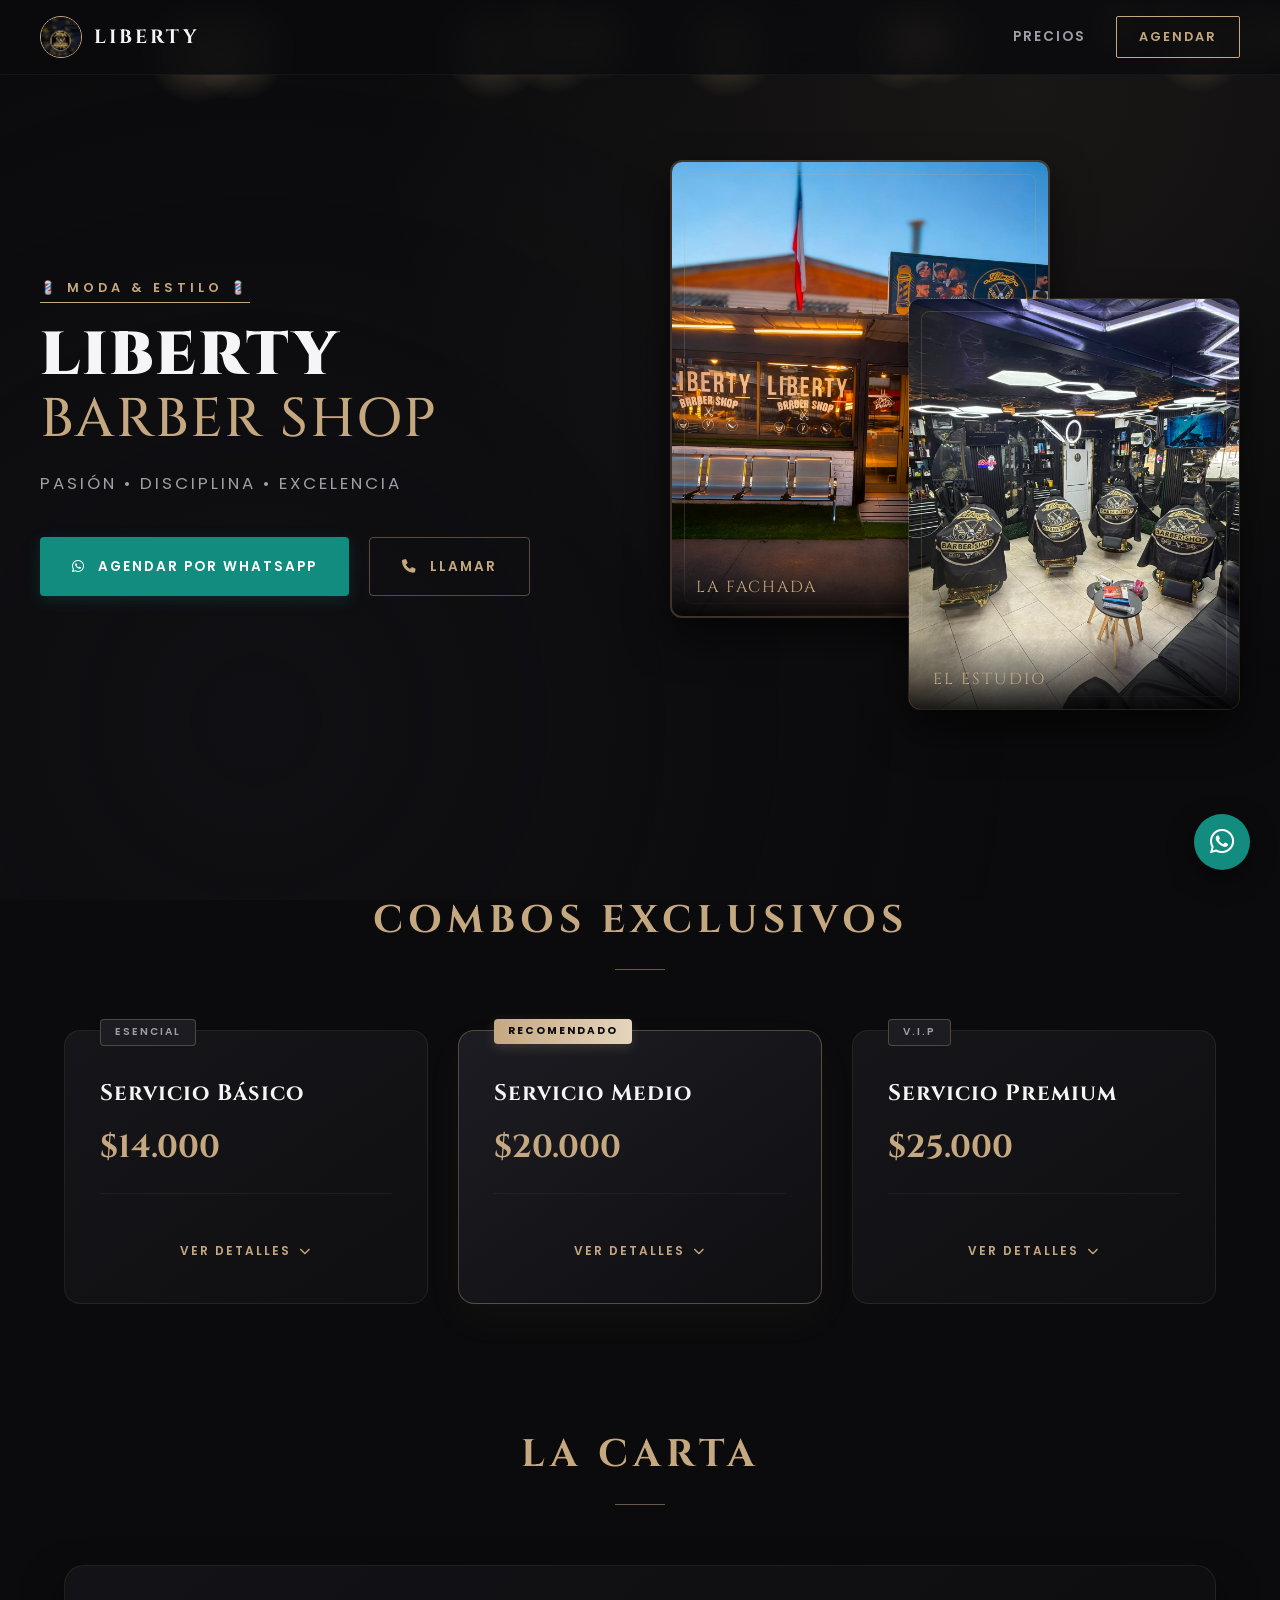
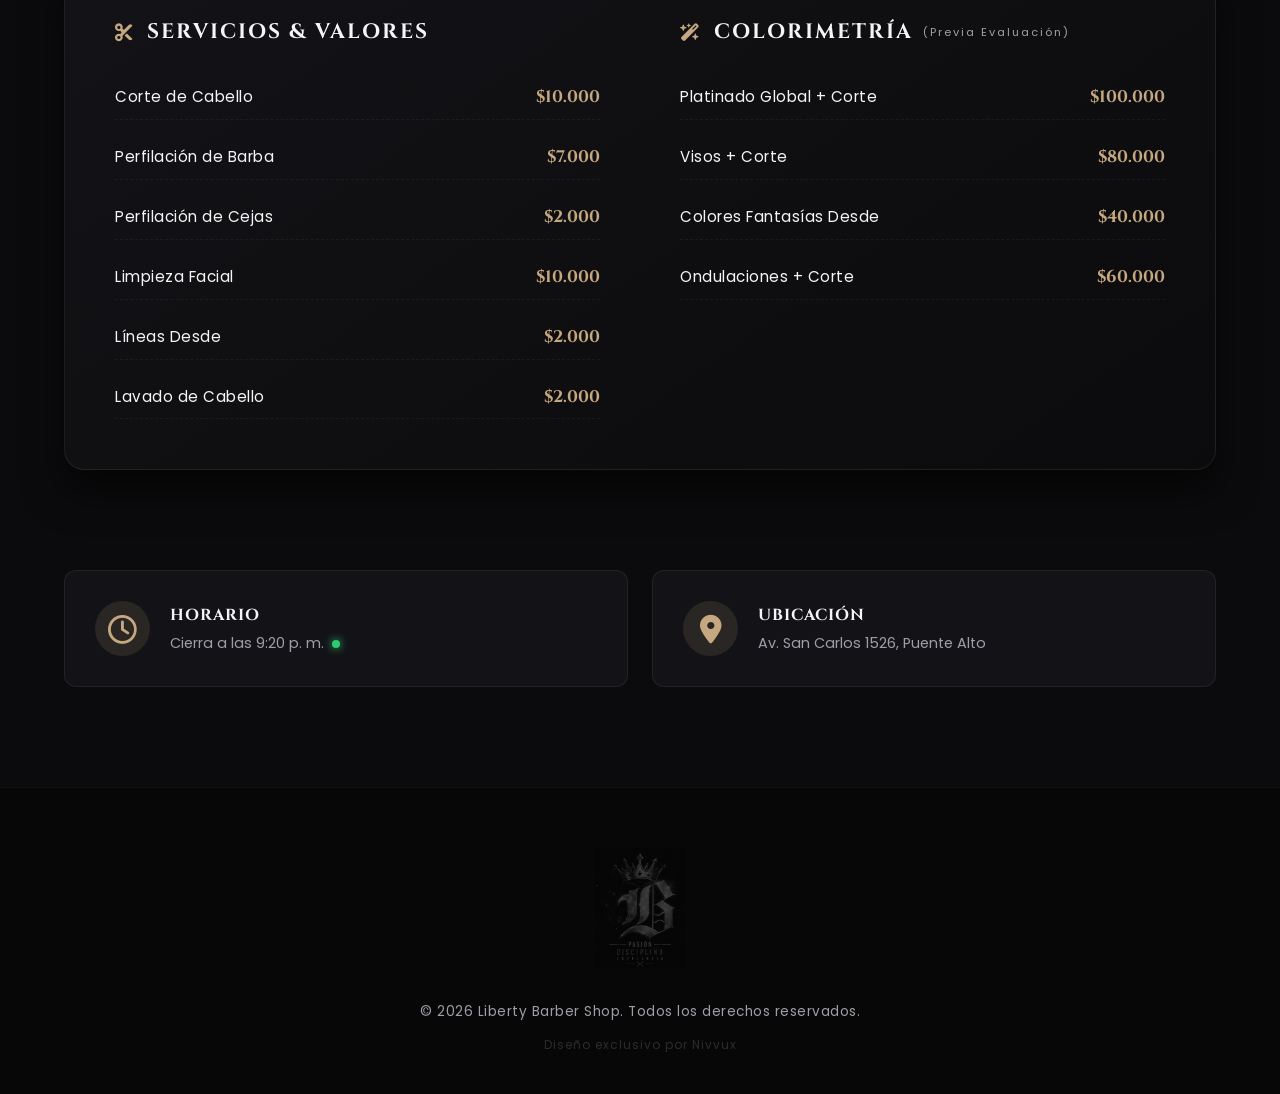
==== index.html @ cb7dd26c "Reemplazo completo de la web de la barbería" ====
<!DOCTYPE html>
<html lang="es">
<head>
    <meta charset="UTF-8">
    <meta name="viewport" content="width=device-width, initial-scale=1.0">
    <title>Liberty Barber Shop - Moda & Estilo</title>
    <link rel="preconnect" href="https://fonts.googleapis.com">
    <link rel="preconnect" href="https://fonts.gstatic.com" crossorigin>
    <link href="https://fonts.googleapis.com/css2?family=Cinzel:wght@500;700;900&family=Poppins:wght@300;400;600&display=swap" rel="stylesheet">
    <link rel="stylesheet" href="https://cdnjs.cloudflare.com/ajax/libs/font-awesome/6.4.0/css/all.min.css">
    <link rel="stylesheet" href="style.css">
</head>
<body>

    <!-- Fondo de partículas -->
    <div class="luxury-particles" id="particles-container"></div>

    <!-- 1. NUEVA BARRA DE NAVEGACIÓN COMPACTA (Sticky) -->
    <nav class="navbar">
        <div class="nav-logo">
            <img src="logo1.jpeg" alt="Liberty Mini" class="nav-logo-img">
            <span>Liberty</span>
        </div>
        <div class="nav-actions">
            <a href="#carta" class="nav-link">Precios</a>
            <a href="https://wa.me/56931488104?text=Hola!%20Me%20gustaría%20agendar%20una%20hora" target="_blank" class="nav-btn-sm">Agendar</a>
        </div>
    </nav>

    <!-- 2. SECCIÓN HERO: SPLIT-SCREEN (Contenido Izquierda / Galería Derecha) -->
    <section class="hero-split">
        <div class="hero-content">
            <div class="brand-badge">💈 Moda & Estilo 💈</div>
            <h1 class="hero-title">Liberty<br><span>Barber Shop</span></h1>
            <p class="hero-subtitle">Pasión • Disciplina • Excelencia</p>
            
            <div class="hero-cta-group">
                <a href="https://wa.me/56931488104?text=Hola!%20Me%20gustaría%20agendar%20una%20hora" target="_blank" class="cta-btn primary-btn">
                    <i class="fa-brands fa-whatsapp"></i> Agendar por WhatsApp
                </a>
                <a href="tel:+56931488104" class="cta-btn secondary-btn">
                    <i class="fa-solid fa-phone"></i> Llamar
                </a>
            </div>
        </div>

        <div class="hero-visual-grid">
            <div class="visual-box main-img" data-tilt>
                <img src="fotoexterna.jpeg" alt="Fachada Liberty">
                <div class="visual-caption">La Fachada</div>
            </div>
            <div class="visual-box sub-img" data-tilt>
                <img src="fotointerna.jpeg" alt="Interior Liberty">
                <div class="visual-caption">El Estudio</div>
            </div>
        </div>
    </section>

    <!-- CONTENEDOR PRINCIPAL -->
    <div class="container">

        <!-- 3. SECCIÓN: SERVICIOS DESTACADOS (Tarjetas Horizontales o Grid Compacto) -->
        <section class="section-wrapper">
            <h2 class="section-title">Combos Exclusivos</h2>
            <div class="combos-new-grid">
                
                <!-- Básico -->
                <div class="combo-card-new" data-tilt>
                    <div class="card-badge">Esencial</div>
                    <div class="card-header-new">
                        <h3>Servicio Básico</h3>
                        <span class="price">$14.000</span>
                    </div>
                    <div class="combo-details">
                        <ul class="combo-list">
                            <li>Bebida de cortesía</li>
                            <li>Lavado de cabello</li>
                            <li>Corte de cabello</li>
                            <li>Mascarilla puntos negros</li>
                            <li>Aplicación de productos</li>
                            <li>Depilación (oído y nariz)</li>
                        </ul>
                    </div>
                    <button class="toggle-details-btn"><span>Ver detalles</span> <i class="fa-solid fa-chevron-down"></i></button>
                </div>

                <!-- Medio (Destacado) -->
                <div class="combo-card-new featured-new" data-tilt>
                    <div class="card-badge premium-badge">Recomendado</div>
                    <div class="card-header-new">
                        <h3>Servicio Medio</h3>
                        <span class="price">$20.000</span>
                    </div>
                    <div class="combo-details">
                        <ul class="combo-list">
                            <li>Bebida de cortesía</li>
                            <li>Lavado de cabello</li>
                            <li>Corte de cabello</li>
                            <li>Perfilación de cejas</li>
                            <li>Perfilación de barba</li>
                            <li>Mascarilla puntos negros</li>
                            <li>Depilación (oídos y nariz)</li>
                            <li>Aplicación de productos</li>
                        </ul>
                    </div>
                    <button class="toggle-details-btn"><span>Ver detalles</span> <i class="fa-solid fa-chevron-down"></i></button>
                </div>

                <!-- Premium -->
                <div class="combo-card-new" data-tilt>
                    <div class="card-badge">V.I.P</div>
                    <div class="card-header-new">
                        <h3>Servicio Premium</h3>
                        <span class="price">$25.000</span>
                    </div>
                    <div class="combo-details">
                        <ul class="combo-list">
                            <li>Bebida de cortesía</li>
                            <li>Lavado de cabello</li>
                            <li>Corte de cabello</li>
                            <li>Perfilación de cejas</li>
                            <li>Perfilación de barba</li>
                            <li>Limpieza facial profunda</li>
                            <li>Depilación (oídos y nariz)</li>
                            <li>10 min. de masaje relajante</li>
                            <li>Aplicación de productos</li>
                        </ul>
                    </div>
                    <button class="toggle-details-btn"><span>Ver detalles</span> <i class="fa-solid fa-chevron-down"></i></button>
                </div>

            </div>
        </section>

        <!-- 4. SECCIÓN CARTA DE PRECIOS (Diseño limpio a dos columnas) -->
        <section id="carta" class="section-wrapper">
            <h2 class="section-title">La Carta</h2>
            
            <div class="menu-dual-column">
                <!-- Bloque 1: Cortes y Servicios -->
                <div class="menu-block">
                    <h3><i class="fa-solid fa-scissors gold-icon-small"></i> Servicios & Valores</h3>
                    <div class="menu-list-new">
                        <div class="menu-item-new">
                            <span class="item-name">Corte de Cabello</span>
                            <span class="item-price">$10.000</span>
                        </div>
                        <div class="menu-item-new">
                            <span class="item-name">Perfilación de Barba</span>
                            <span class="item-price">$7.000</span>
                        </div>
                        <div class="menu-item-new">
                            <span class="item-name">Perfilación de Cejas</span>
                            <span class="item-price">$2.000</span>
                        </div>
                        <div class="menu-item-new">
                            <span class="item-name">Limpieza Facial</span>
                            <span class="item-price">$10.000</span>
                        </div>
                        <div class="menu-item-new">
                            <span class="item-name">Líneas Desde</span>
                            <span class="item-price">$2.000</span>
                        </div>
                        <div class="menu-item-new">
                            <span class="item-name">Lavado de Cabello</span>
                            <span class="item-price">$2.000</span>
                        </div>
                    </div>
                </div>

                <!-- Bloque 2: Colorimetría -->
                <div class="menu-block">
                    <h3><i class="fa-solid fa-wand-magic-sparkles gold-icon-small"></i> Colorimetría <small class="eval-tag">(Previa Evaluación)</small></h3>
                    <div class="menu-list-new">
                        <div class="menu-item-new">
                            <span class="item-name">Platinado Global + Corte</span>
                            <span class="item-price">$100.000</span>
                        </div>
                        <div class="menu-item-new">
                            <span class="item-name">Visos + Corte</span>
                            <span class="item-price">$80.000</span>
                        </div>
                        <div class="menu-item-new">
                            <span class="item-name">Colores Fantasías Desde</span>
                            <span class="item-price">$40.000</span>
                        </div>
                        <div class="menu-item-new">
                            <span class="item-name">Ondulaciones + Corte</span>
                            <span class="item-price">$60.000</span>
                        </div>
                    </div>
                </div>
            </div>
        </section>

        <!-- 5. SECCIÓN QUICK INFO (Horarios y Ubicación en horizontal) -->
        <section class="info-strip">
            <div class="info-strip-item">
                <i class="fa-regular fa-clock gold-icon"></i>
                <div>
                    <h4>Horario</h4>
                    <p>Cierra a las 9:20 p. m. <span class="status-dot"></span></p>
                </div>
            </div>
            <div class="info-strip-item">
                <i class="fa-solid fa-location-dot gold-icon"></i>
                <div>
                    <h4>Ubicación</h4>
                    <p>Av. San Carlos 1526, Puente Alto</p>
                </div>
            </div>
        </section>

    </div>

    <!-- Botón Flotante de WhatsApp -->
    <a href="https://wa.me/56931488104?text=Hola!%20Me%20gustaría%20agendar%20una%20hora" target="_blank" class="wsp-float" title="Escríbenos por WhatsApp">
        <i class="fa-brands fa-whatsapp"></i>
    </a>

    <!-- FOOTER PREMIUM -->
    <footer class="luxury-footer">
        <div class="footer-content">
            <img src="logo2.jpeg" alt="Logo Liberty" class="footer-logo-img">
            <p class="footer-rights">&copy; 2026 Liberty Barber Shop. Todos los derechos reservados.</p>
            <p class="dev-credits">Diseño exclusivo por Nivvux</p>
        </div>
    </footer>

    <script src="script.js" defer></script>
</body>
</html>
---- style.css ----
/* ==========================================================================
   VARIABLES DE DISEÑO PREMIUM (LUJO & SOFISTICACIÓN CHILE 2026)
   ========================================================================== */
:root {
    --color-bg-dark: #0b0b0d;       
    --color-bg-card: #131317;       
    --color-bg-nav: rgba(11, 11, 13, 0.85);
    --color-gold: #c5a880;          
    --color-gold-hover: #e5d5be;    
    --color-gold-glow: rgba(197, 168, 128, 0.12);
    --color-text-white: #f5f5f7;    
    --color-text-muted: #9e9ea7;    
    --color-wsp: #25d366;           
    --color-wsp-dark: #128c7e;
    --font-display: 'Cinzel', serif;
    --font-sans: 'Poppins', sans-serif;
    --border-glow: 1px solid rgba(197, 168, 128, 0.1); 
    --transition-premium: all 0.5s cubic-bezier(0.16, 1, 0.3, 1); 
    --shadow-premium: 0 20px 40px rgba(0, 0, 0, 0.6);
}

/* ==========================================================================
   RESET Y ESTILOS BASE
   ========================================================================== */
*, *::before, *::after {
    margin: 0;
    padding: 0;
    box-sizing: border-box;
}

html {
    scroll-behavior: smooth;
}

body {
    background-color: var(--color-bg-dark);
    color: var(--color-text-white);
    font-family: var(--font-sans);
    line-height: 1.6;
    overflow-x: hidden;
    position: relative;
}

body::before {
    content: '';
    position: fixed;
    top: 0;
    left: 0;
    width: 100%;
    height: 100%;
    background: 
        radial-gradient(circle at 80% 10%, rgba(197, 168, 128, 0.08) 0%, transparent 50%),
        radial-gradient(circle at 20% 80%, rgba(20, 20, 25, 0.6) 0%, transparent 60%);
    z-index: -2;
    pointer-events: none;
}

.container {
    max-width: 1200px;
    margin: 0 auto;
    padding: 0 24px;
}

/* Fondo de partículas */
.luxury-particles {
    position: fixed;
    top: 0;
    left: 0;
    width: 100%;
    height: 100%;
    pointer-events: none;
    z-index: -1;
    overflow: hidden;
}

.particle {
    position: absolute;
    background: radial-gradient(circle, rgba(197, 168, 128, 0.3) 0%, transparent 70%);
    border-radius: 50%;
    animation: floatParticle 15s infinite linear;
}

@keyframes floatParticle {
    0% { transform: translateY(105vh) scale(0.6); opacity: 0; }
    50% { opacity: 0.6; }
    100% { transform: translateY(-10vh) scale(1.3); opacity: 0; }
}

/* ==========================================================================
   1. NAVBAR REFINADA (STICKY)
   ========================================================================== */
.navbar {
    position: fixed;
    top: 0;
    left: 0;
    width: 100%;
    height: 75px;
    background: var(--color-bg-nav);
    backdrop-filter: blur(12px);
    -webkit-backdrop-filter: blur(12px);
    border-bottom: 1px solid rgba(255, 255, 255, 0.04);
    display: flex;
    align-items: center;
    justify-content: space-between;
    padding: 0 40px;
    z-index: 1000;
}

.nav-logo {
    display: flex;
    align-items: center;
    gap: 12px;
}

.nav-logo-img {
    height: 42px;
    width: 42px;
    border-radius: 50%;
    border: 1px solid var(--color-gold);
    object-fit: cover;
}

.nav-logo span {
    font-family: var(--font-display);
    font-size: 1.2rem;
    font-weight: 700;
    letter-spacing: 3px;
    color: var(--color-text-white);
    text-transform: uppercase;
}

.nav-actions {
    display: flex;
    align-items: center;
    gap: 30px;
}

.nav-link {
    color: var(--color-text-muted);
    text-decoration: none;
    font-size: 0.85rem;
    font-weight: 600;
    letter-spacing: 2px;
    text-transform: uppercase;
    transition: var(--transition-premium);
}

.nav-link:hover {
    color: var(--color-gold);
}

.nav-btn-sm {
    background: transparent;
    color: var(--color-gold);
    border: 1px solid var(--color-gold);
    padding: 10px 22px;
    font-size: 0.8rem;
    font-weight: 600;
    letter-spacing: 2px;
    text-transform: uppercase;
    text-decoration: none;
    border-radius: 2px;
    transition: var(--transition-premium);
}

.nav-btn-sm:hover {
    background: var(--color-gold);
    color: var(--color-bg-dark);
    box-shadow: 0 0 15px rgba(197, 168, 128, 0.3);
}

/* ==========================================================================
   2. HERO SPLIT-SCREEN (DISTRIBUCIÓN ASIMÉTRICA)
   ========================================================================== */
.hero-split {
    min-height: 90vh;
    padding: 120px 40px 60px;
    display: flex;
    align-items: center;
    gap: 60px;
    max-width: 1400px;
    margin: 0 auto;
}

.hero-content {
    flex: 1;
    max-width: 600px;
}

.brand-badge {
    display: inline-block;
    font-family: var(--font-sans);
    font-size: 0.8rem;
    font-weight: 600;
    letter-spacing: 4px;
    color: var(--color-gold);
    text-transform: uppercase;
    margin-bottom: 20px;
    border-bottom: 1px solid var(--color-gold);
    padding-bottom: 4px;
}

.hero-title {
    font-family: var(--font-display);
    font-size: 3.8rem;
    line-height: 1.1;
    font-weight: 900;
    letter-spacing: 2px;
    text-transform: uppercase;
    margin-bottom: 20px;
}

.hero-title span {
    color: var(--color-gold);
    font-size: 3.4rem;
    display: block;
    font-weight: 500;
}

.hero-subtitle {
    font-family: var(--font-sans);
    color: var(--color-text-muted);
    font-size: 1.05rem;
    letter-spacing: 3px;
    text-transform: uppercase;
    margin-bottom: 40px;
}

.hero-cta-group {
    display: flex;
    gap: 20px;
}

.cta-btn {
    display: inline-flex;
    align-items: center;
    justify-content: center;
    gap: 12px;
    padding: 18px 32px;
    font-size: 0.85rem;
    font-weight: 600;
    letter-spacing: 2px;
    text-decoration: none;
    text-transform: uppercase;
    border-radius: 4px;
    transition: var(--transition-premium);
}

.primary-btn {
    background: var(--color-wsp-dark);
    color: #fff;
    box-shadow: 0 4px 15px rgba(18, 140, 126, 0.2);
}

.primary-btn:hover {
    background: #075e54;
    transform: translateY(-3px);
    box-shadow: 0 10px 25px rgba(18, 140, 126, 0.35);
}

.secondary-btn {
    background: transparent;
    color: var(--color-gold);
    border: 1px solid rgba(197, 168, 128, 0.4);
}

.secondary-btn:hover {
    background: rgba(197, 168, 128, 0.05);
    border-color: var(--color-gold);
    color: var(--color-text-white);
    transform: translateY(-3px);
}

/* Mosaico Visual Derecho */
.hero-visual-grid {
    flex: 1;
    display: grid;
    grid-template-columns: repeat(12, 1fr);
    grid-template-rows: repeat(12, 1fr);
    height: 550px;
    position: relative;
}

.visual-box {
    position: relative;
    overflow: hidden;
    border-radius: 12px;
    box-shadow: var(--shadow-premium);
    transition: transform 0.1s ease;
}

.visual-box img {
    width: 100%;
    height: 100%;
    object-fit: cover;
    display: block;
    transition: transform 0.8s var(--transition-premium);
}

.visual-box:hover img {
    transform: scale(1.06);
}

.visual-box::after {
    content: '';
    position: absolute;
    top: 12px;
    left: 12px;
    right: 12px;
    bottom: 12px;
    border: 1px solid rgba(197, 168, 128, 0.2);
    border-radius: 8px;
    pointer-events: none;
    z-index: 2;
}

.main-img {
    grid-column: 1 / 9;
    grid-row: 1 / 11;
    border: 2px solid rgba(197, 168, 128, 0.25);
    z-index: 2;
}

.sub-img {
    grid-column: 6 / 13;
    grid-row: 4 / 13;
    border: 1px solid rgba(197, 168, 128, 0.15);
    z-index: 3;
}

.visual-caption {
    position: absolute;
    bottom: 0;
    left: 0;
    width: 100%;
    background: linear-gradient(to top, rgba(0,0,0,0.85) 0%, transparent 100%);
    color: var(--color-gold);
    font-family: var(--font-display);
    padding: 30px 24px 16px;
    font-size: 1rem;
    letter-spacing: 2px;
    text-transform: uppercase;
    z-index: 4;
}

/* ==========================================================================
   COMPONENTES COMUNES (TÍTULOS Y CONTENEDORES)
   ========================================================================== */
.section-wrapper {
    padding: 80px 0 40px;
}

.section-title {
    font-family: var(--font-display);
    color: var(--color-gold);
    text-align: center;
    font-size: 2.4rem;
    letter-spacing: 5px;
    margin-bottom: 60px;
    text-transform: uppercase;
    position: relative;
}

.section-title::after {
    content: '';
    display: block;
    width: 50px;
    height: 1px;
    background: var(--color-gold);
    margin: 18px auto 0;
    opacity: 0.5;
}

/* ==========================================================================
   3. SECCIÓN: COMBOS EXCLUSIVOS (NUEVO GRID)
   ========================================================================== */
.combos-new-grid {
    display: grid;
    grid-template-columns: repeat(auto-fit, minmax(320px, 1fr));
    gap: 30px;
    perspective: 1000px;
}

.combo-card-new {
    background: linear-gradient(145deg, #16161a 0%, #0f0f12 100%);
    border: var(--border-glow);
    border-radius: 16px;
    padding: 45px 35px 35px;
    position: relative;
    display: flex;
    flex-direction: column;
    justify-content: space-between;
    transition: transform 0.1s ease, box-shadow 0.4s ease;
    transform-style: preserve-3d;
}

.combo-card-new.featured-new {
    border: 1px solid rgba(197, 168, 128, 0.35);
    background: linear-gradient(145deg, #1c1c22 0%, #0f0f12 100%);
    box-shadow: 0 15px 40px rgba(197, 168, 128, 0.04);
}

.card-badge {
    position: absolute;
    top: -12px;
    left: 35px;
    background: #1c1c22;
    border: 1px solid rgba(197, 168, 128, 0.3);
    color: var(--color-text-muted);
    font-size: 0.65rem;
    font-weight: 600;
    letter-spacing: 2px;
    padding: 4px 14px;
    border-radius: 4px;
    text-transform: uppercase;
}

.premium-badge {
    background: linear-gradient(90deg, #c5a880, #e5d5be);
    color: var(--color-bg-dark);
    font-weight: 700;
    border: none;
    box-shadow: 0 4px 12px rgba(197, 168, 128, 0.2);
}

.card-header-new {
    border-bottom: 1px solid rgba(255, 255, 255, 0.05);
    padding-bottom: 20px;
    margin-bottom: 25px;
}

.card-header-new h3 {
    font-family: var(--font-display);
    font-size: 1.4rem;
    letter-spacing: 1px;
    margin-bottom: 10px;
}

.card-header-new .price {
    font-family: var(--font-display);
    font-size: 2rem;
    color: var(--color-gold);
    font-weight: 700;
}

.combo-details {
    max-height: 0;
    overflow: hidden;
    opacity: 0;
    transition: max-height 0.6s cubic-bezier(0.16, 1, 0.3, 1), opacity 0.4s ease;
}

.combo-card-new.active .combo-details {
    max-height: 500px;
    opacity: 1;
    margin-bottom: 20px;
}

.combo-list {
    list-style: none;
}

.combo-list li {
    font-size: 0.9rem;
    color: var(--color-text-muted);
    margin-bottom: 12px;
    padding-left: 22px;
    position: relative;
}

.combo-list li::before {
    content: '✦';
    position: absolute;
    left: 0;
    color: var(--color-gold);
    font-size: 0.8rem;
}

.toggle-details-btn {
    background: transparent;
    border: none;
    color: var(--color-gold);
    font-family: var(--font-sans);
    font-size: 0.75rem;
    font-weight: 600;
    letter-spacing: 2px;
    text-transform: uppercase;
    cursor: pointer;
    display: inline-flex;
    align-items: center;
    justify-content: center;
    gap: 8px;
    margin-top: 15px;
    padding: 8px 0;
    width: 100%;
    transition: var(--transition-premium);
}

.toggle-details-btn:hover {
    color: var(--color-text-white);
}

.toggle-details-btn i {
    transition: transform 0.4s ease;
    font-size: 0.7rem;
}

.combo-card-new.active .toggle-details-btn i {
    transform: rotate(180deg);
}

/* ==========================================================================
   4. SECCIÓN CARTA DE PRECIOS (DISEÑO ABIERTO Y MODERNO)
   ========================================================================== */
.menu-dual-column {
    display: grid;
    grid-template-columns: 1fr;
    gap: 50px;
    background: linear-gradient(145deg, #131317 0%, #0b0b0d 100%);
    border: var(--border-glow);
    border-radius: 20px;
    padding: 50px;
    box-shadow: var(--shadow-premium);
}

@media (min-width: 992px) {
    .menu-dual-column {
        grid-template-columns: 1fr 1fr;
        gap: 80px;
    }
}

.menu-block h3 {
    font-family: var(--font-display);
    color: var(--color-text-white);
    font-size: 1.3rem;
    letter-spacing: 2px;
    text-transform: uppercase;
    margin-bottom: 35px;
    display: flex;
    align-items: center;
}

.gold-icon-small {
    color: var(--color-gold);
    margin-right: 12px;
    font-size: 1.1rem;
}

.eval-tag {
    font-family: var(--font-sans);
    font-size: 0.7rem;
    color: var(--color-text-muted);
    text-transform: none;
    margin-left: 10px;
    font-weight: 400;
}

.menu-list-new {
    display: flex;
    flex-direction: column;
    gap: 24px;
}

.menu-item-new {
    display: flex;
    justify-content: space-between;
    align-items: baseline;
    position: relative;
    padding-bottom: 8px;
    border-bottom: 1px dashed rgba(255, 255, 255, 0.05);
    transition: var(--transition-premium);
}

.menu-item-new:hover {
    border-bottom-color: rgba(197, 168, 128, 0.3);
}

.menu-item-new .item-name {
    font-size: 0.95rem;
    color: var(--color-text-white);
    letter-spacing: 0.5px;
}

.menu-item-new .item-price {
    font-family: var(--font-display);
    color: var(--color-gold);
    font-weight: 700;
    font-size: 1.05rem;
}

/* ==========================================================================
   5. SECCIÓN INFO STRIP (HORARIOS Y UBICACIÓN HORIZONTAL)
   ========================================================================== */
.info-strip {
    display: grid;
    grid-template-columns: repeat(auto-fit, minmax(280px, 1fr));
    gap: 24px;
    margin: 60px 0 100px;
}

.info-strip-item {
    background: var(--color-bg-card);
    border: var(--border-glow);
    border-radius: 12px;
    padding: 30px;
    display: flex;
    align-items: center;
    gap: 20px;
}

.info-strip-item .gold-icon {
    font-size: 1.8rem;
    color: var(--color-gold);
    background: var(--color-gold-glow);
    width: 55px;
    height: 55px;
    border-radius: 50%;
    display: flex;
    align-items: center;
    justify-content: center;
    flex-shrink: 0;
}

.info-strip-item h4 {
    font-family: var(--font-display);
    font-size: 1rem;
    letter-spacing: 1px;
    text-transform: uppercase;
    margin-bottom: 4px;
}

.info-strip-item p {
    color: var(--color-text-muted);
    font-size: 0.9rem;
    display: flex;
    align-items: center;
    gap: 8px;
}

.status-dot {
    width: 8px;
    height: 8px;
    background-color: #2ecc71;
    border-radius: 50%;
    display: inline-block;
    box-shadow: 0 0 8px #2ecc71;
}

/* ==========================================================================
   BOTÓN INTERACTIVO DE WHATSAPP FLOTANTE
   ========================================================================== */
.wsp-float {
    position: fixed;
    width: 56px;
    height: 56px;
    bottom: 30px;
    right: 30px;
    background-color: var(--color-wsp-dark);
    color: #fff;
    border-radius: 50%;
    display: flex;
    align-items: center;
    justify-content: center;
    font-size: 28px;
    box-shadow: 0 8px 25px rgba(0,0,0,0.5);
    z-index: 999;
    text-decoration: none;
    transition: var(--transition-premium);
}

.wsp-float:hover {
    transform: scale(1.1) rotate(8deg);
    background-color: #075e54;
}

/* ==========================================================================
   FOOTER PREMIUM
   ========================================================================== */
.luxury-footer {
    border-top: 1px solid rgba(255, 255, 255, 0.04);
    background: #070708;
    padding: 60px 20px 40px;
    text-align: center;
}

.footer-content {
    max-width: 600px;
    margin: 0 auto;
}

.footer-logo-img {
    max-width: 90px;
    height: auto;
    margin-bottom: 25px;
    filter: grayscale(1) opacity(0.25);
    transition: var(--transition-premium);
}

.luxury-footer:hover .footer-logo-img {
    filter: grayscale(0) opacity(0.65) drop-shadow(0 0 8px rgba(197, 168, 128, 0.2));
}

.footer-rights {
    color: var(--color-text-muted);
    font-size: 0.85rem;
    letter-spacing: 0.5px;
    margin-bottom: 12px;
}

.dev-credits {
    font-size: 0.75rem;
    color: rgba(255, 255, 255, 0.15);
    letter-spacing: 1px;
}

/* ==========================================================================
   CLASES DE SOPORTE EFECTO SCROLL REVEAL
   ========================================================================== */
.reveal {
    opacity: 0;
    transform: translateY(30px);
    transition: opacity 1s cubic-bezier(0.16, 1, 0.3, 1), transform 1s cubic-bezier(0.16, 1, 0.3, 1);
}

.reveal.visible {
    opacity: 1;
    transform: translateY(0);
}

/* ==========================================================================
   RESPONSIVIDAD Y MEDIA QUERIES (BREAKPOINTS CRÍTICOS)
   ========================================================================== */
@media (max-width: 1024px) {
    .hero-split {
        padding: 110px 24px 40px;
        gap: 40px;
    }
    .hero-title { font-size: 3rem; }
    .hero-title span { font-size: 2.6rem; }
}

@media (max-width: 900px) {
    .hero-split {
        flex-direction: column;
        text-align: center;
        padding-top: 110px;
        min-height: auto;
    }
    .hero-content {
        max-width: 100%;
    }
    .hero-cta-group {
        justify-content: center;
    }
    .hero-visual-grid {
        width: 100%;
        max-width: 550px;
        height: 450px;
        margin-top: 20px;
    }
}

@media (max-width: 600px) {
    .navbar {
        padding: 0 20px;
    }
    .nav-link {
        display: none; /* Simplifica UI móvil */
    }
    .hero-split {
        padding-left: 16px;
        padding-right: 16px;
    }
    .hero-title { font-size: 2.3rem; }
    .hero-title span { font-size: 2rem; }
    .hero-cta-group {
        flex-direction: column;
        gap: 12px;
    }
    .cta-btn {
        width: 100%;
    }
    .hero-visual-grid {
        height: 350px;
    }
    .menu-dual-column {
        padding: 30px 20px;
    }
    .menu-block h3 {
        margin-bottom: 25px;
    }
    .info-strip {
        margin-bottom: 60px;
    }
    .wsp-float {
        bottom: 20px;
        right: 20px;
    }
}
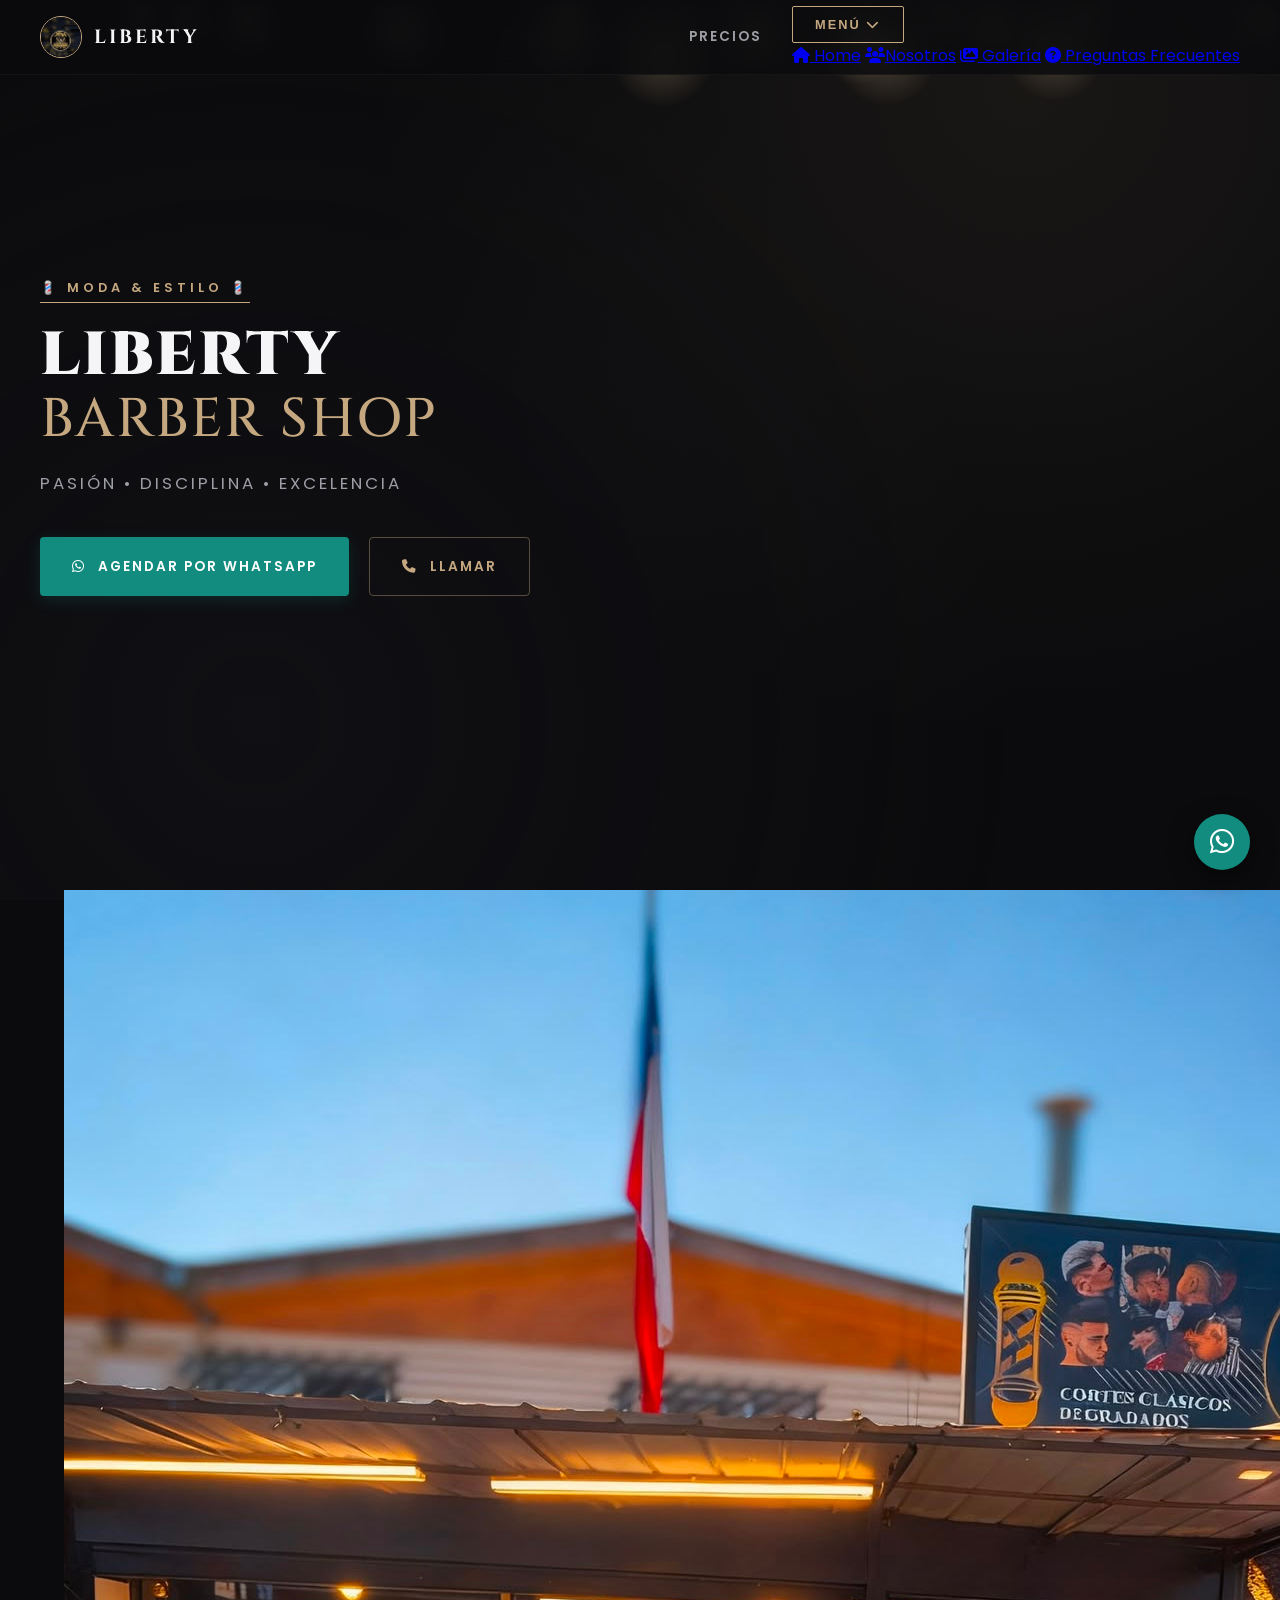
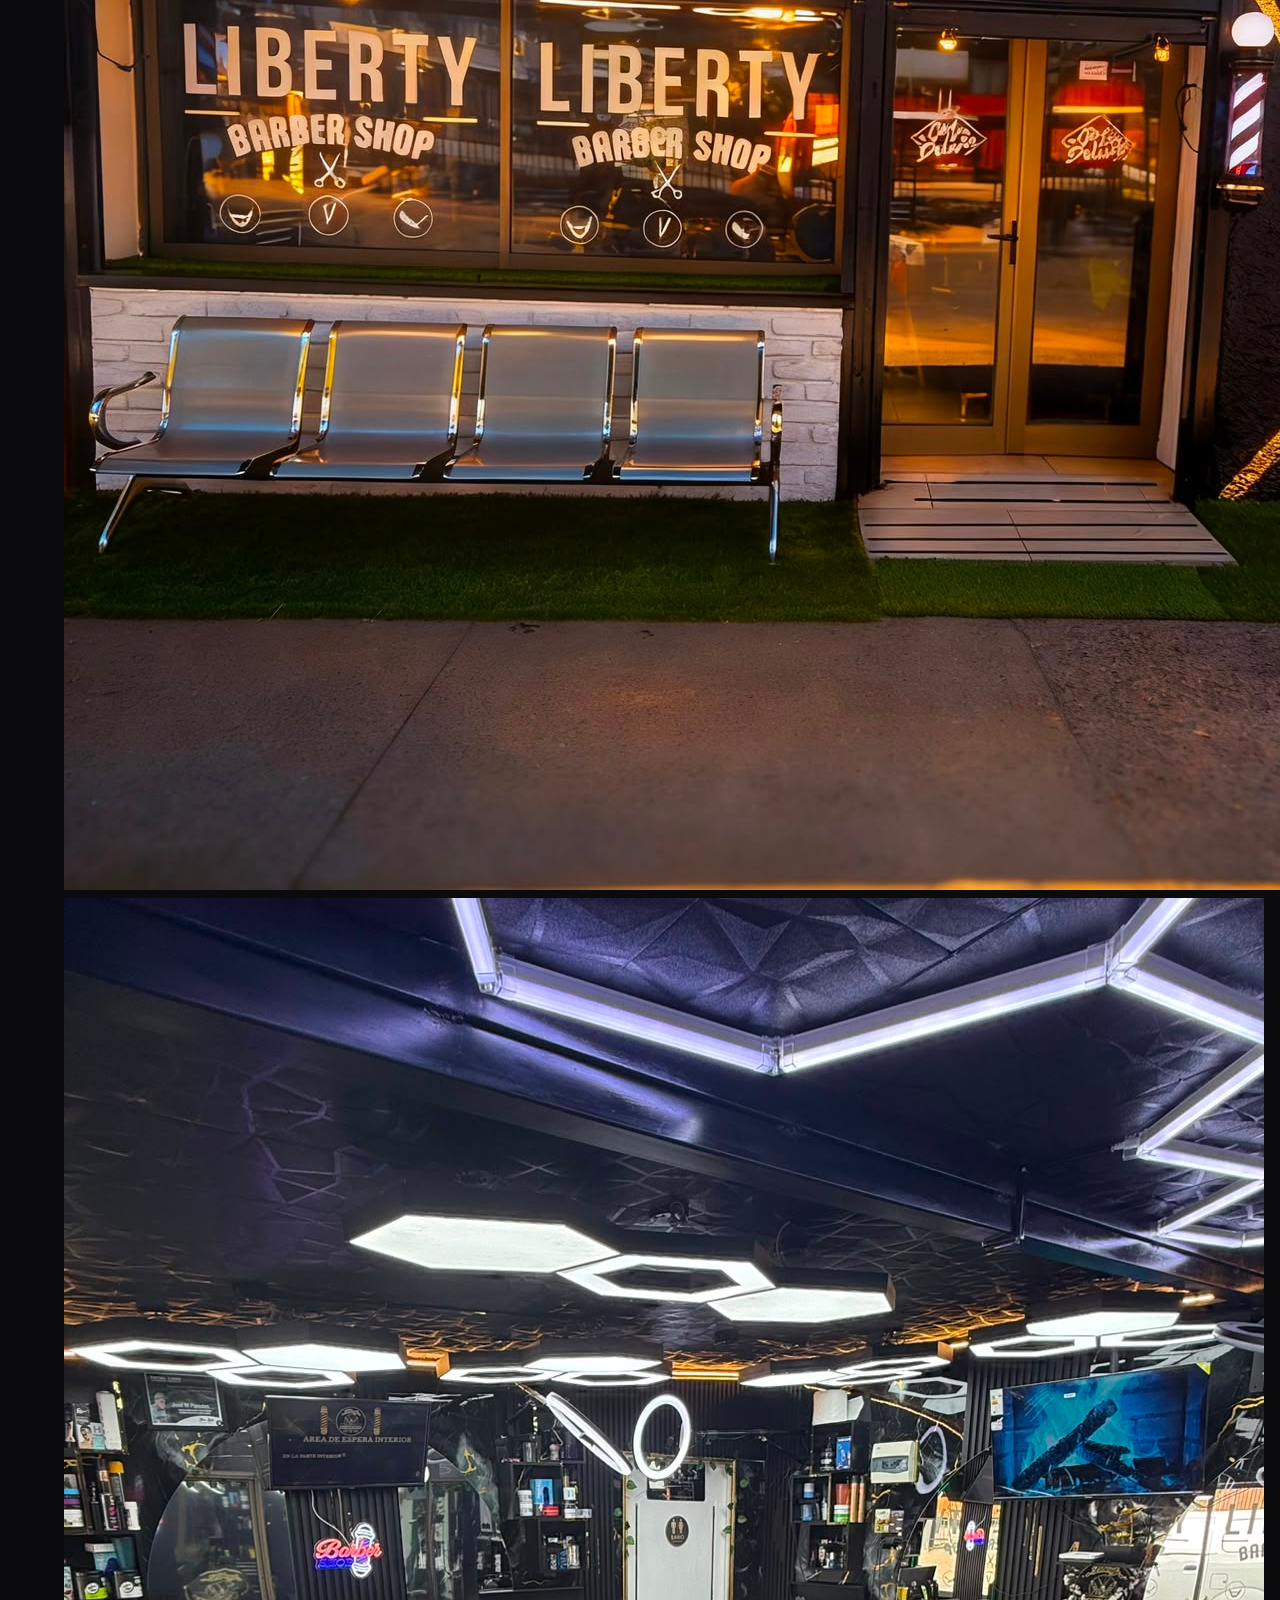
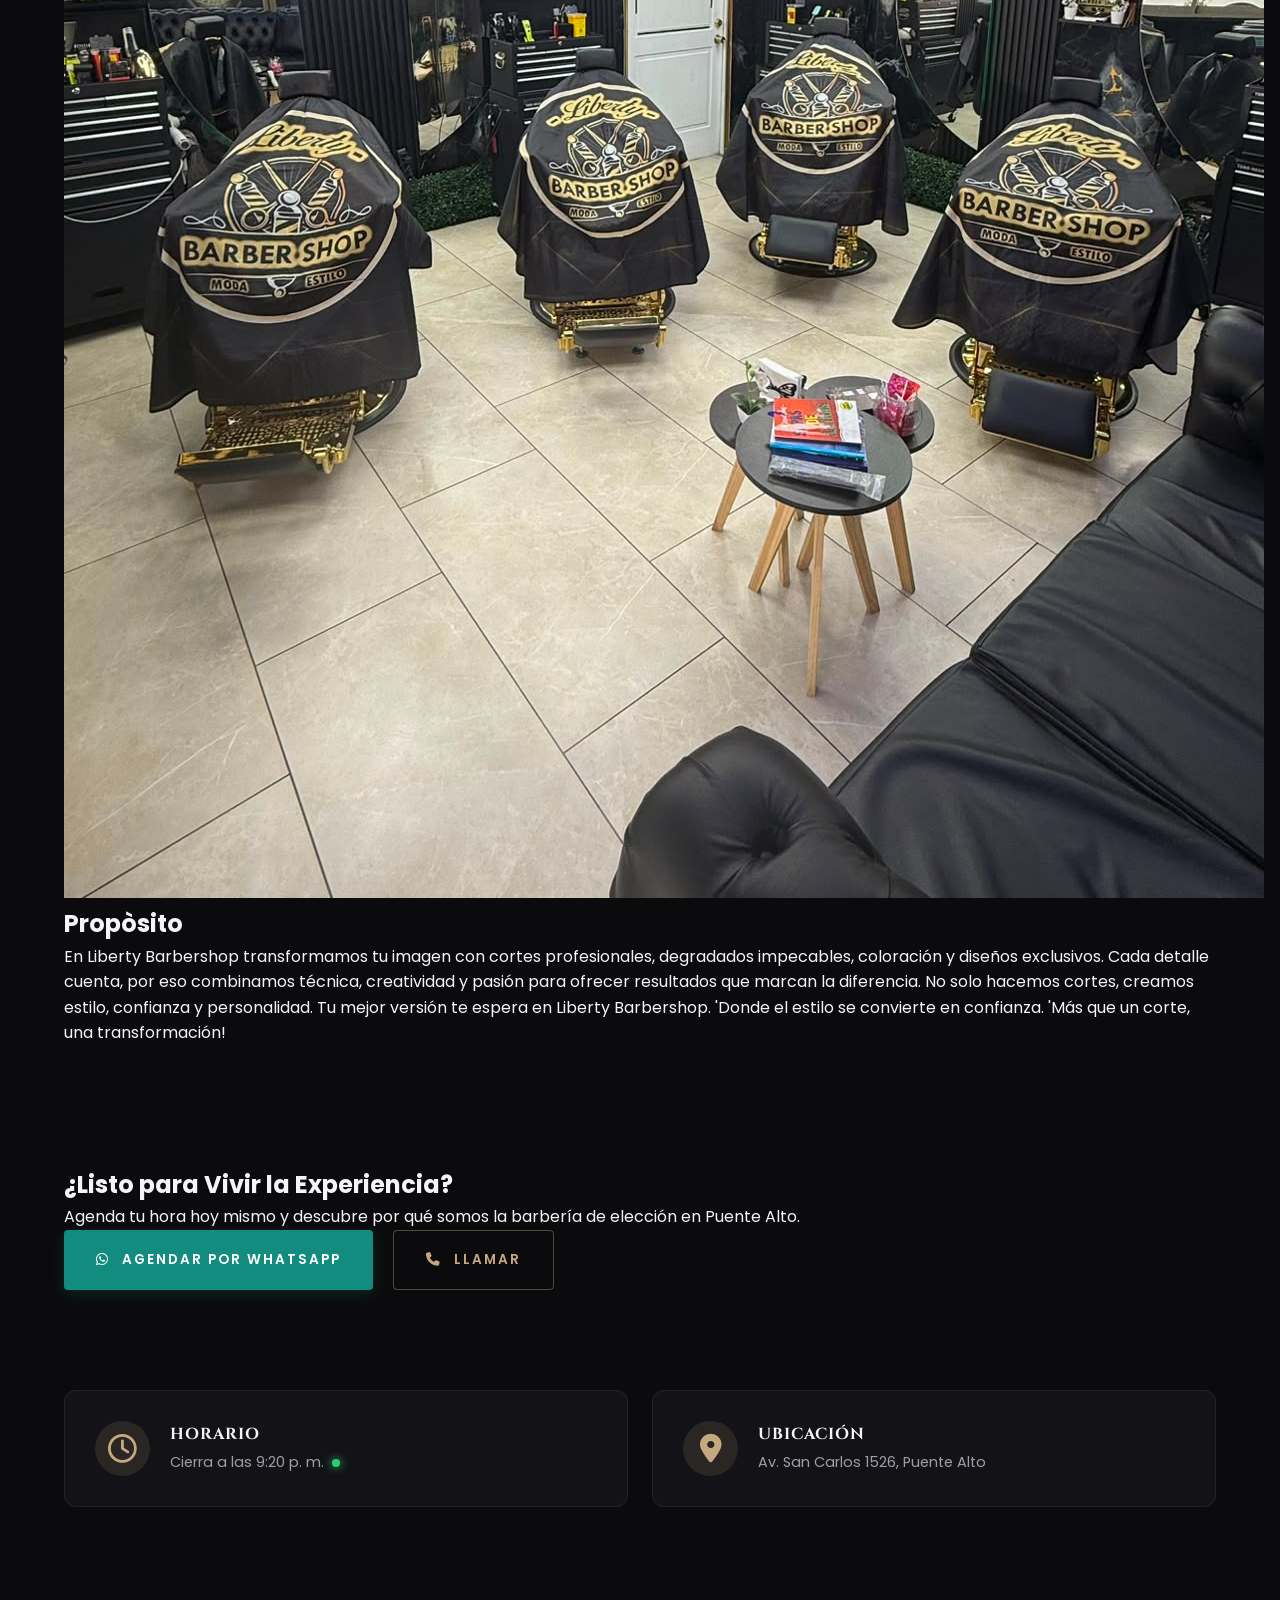
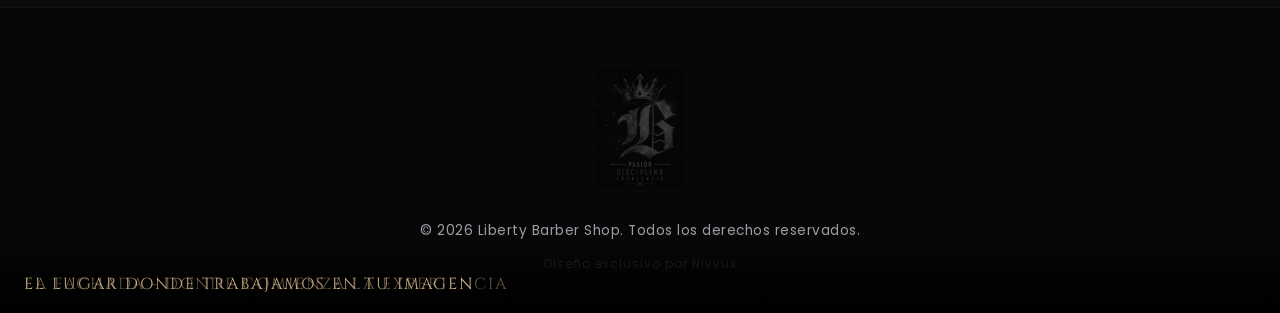
==== commit a2663e97: "Enhance navigation with dropdown and update services section Added a dropdown menu for navigation an" ====
--- a/index.html
+++ b/index.html
@@ -22,8 +22,20 @@
             <span>Liberty</span>
         </div>
         <div class="nav-actions">
-            <a href="#carta" class="nav-link">Precios</a>
-            <a href="https://wa.me/56931488104?text=Hola!%20Me%20gustaría%20agendar%20una%20hora" target="_blank" class="nav-btn-sm">Agendar</a>
+            <a href="servicios.html" class="nav-link">Precios</a>
+            
+            <!-- NUEVO MENÚ DESPLEGABLE -->
+            <div class="nav-dropdown">
+                <button class="nav-btn-sm dropdown-trigger" aria-haspopup="true" aria-expanded="false">
+                    Menú <i class="fa-solid fa-chevron-down dropdown-icon"></i>
+                </button>
+                <div class="dropdown-menu">
+                    <a href="#" class="dropdown-item"><i class="fa-solid fa-house"></i> Home</a>
+                    <a href="quienes-somos.html" class="dropdown-item"><i class="fa-solid fa-users"></i>Nosotros</a>
+                    <a href="#galeria" class="dropdown-item"><i class="fa-solid fa-images"></i> Galería</a>
+                    <a href="#faq" class="dropdown-item"><i class="fa-solid fa-circle-question"></i> Preguntas Frecuentes</a>
+                </div>
+            </div>
         </div>
     </nav>
 
@@ -43,155 +55,47 @@
                 </a>
             </div>
         </div>
-
-        <div class="hero-visual-grid">
-            <div class="visual-box main-img" data-tilt>
-                <img src="fotoexterna.jpeg" alt="Fachada Liberty">
-                <div class="visual-caption">La Fachada</div>
-            </div>
-            <div class="visual-box sub-img" data-tilt>
-                <img src="fotointerna.jpeg" alt="Interior Liberty">
-                <div class="visual-caption">El Estudio</div>
-            </div>
-        </div>
     </section>
 
     <!-- CONTENEDOR PRINCIPAL -->
     <div class="container">
-
-        <!-- 3. SECCIÓN: SERVICIOS DESTACADOS (Tarjetas Horizontales o Grid Compacto) -->
-        <section class="section-wrapper">
-            <h2 class="section-title">Combos Exclusivos</h2>
-            <div class="combos-new-grid">
-                
-                <!-- Básico -->
-                <div class="combo-card-new" data-tilt>
-                    <div class="card-badge">Esencial</div>
-                    <div class="card-header-new">
-                        <h3>Servicio Básico</h3>
-                        <span class="price">$14.000</span>
-                    </div>
-                    <div class="combo-details">
-                        <ul class="combo-list">
-                            <li>Bebida de cortesía</li>
-                            <li>Lavado de cabello</li>
-                            <li>Corte de cabello</li>
-                            <li>Mascarilla puntos negros</li>
-                            <li>Aplicación de productos</li>
-                            <li>Depilación (oído y nariz)</li>
-                        </ul>
-                    </div>
-                    <button class="toggle-details-btn"><span>Ver detalles</span> <i class="fa-solid fa-chevron-down"></i></button>
+        <section class="section-wrapper story-section">
+            <div class="story-grid">
+                <div class="story-visual" data-tilt>
+                    <img src="fotoexterna.jpeg" alt="Fachada de Liberty Barber Shop" class="about-img-frame">
+                    <div class="visual-caption">La Fachada - Donde Comienza la Experiencia</div>
                 </div>
 
-                <!-- Medio (Destacado) -->
-                <div class="combo-card-new featured-new" data-tilt>
-                    <div class="card-badge premium-badge">Recomendado</div>
-                    <div class="card-header-new">
-                        <h3>Servicio Medio</h3>
-                        <span class="price">$20.000</span>
-                    </div>
-                    <div class="combo-details">
-                        <ul class="combo-list">
-                            <li>Bebida de cortesía</li>
-                            <li>Lavado de cabello</li>
-                            <li>Corte de cabello</li>
-                            <li>Perfilación de cejas</li>
-                            <li>Perfilación de barba</li>
-                            <li>Mascarilla puntos negros</li>
-                            <li>Depilación (oídos y nariz)</li>
-                            <li>Aplicación de productos</li>
-                        </ul>
-                    </div>
-                    <button class="toggle-details-btn"><span>Ver detalles</span> <i class="fa-solid fa-chevron-down"></i></button>
+                <div class="story-visual" data-tilt>
+                    <img src="fotointerna.jpeg" alt="interior de Liberty Barber Shop" class="about-img-frame">
+                    <div class="visual-caption">El lugar donde trabajamos en tu imagen</div>
                 </div>
-
-                <!-- Premium -->
-                <div class="combo-card-new" data-tilt>
-                    <div class="card-badge">V.I.P</div>
-                    <div class="card-header-new">
-                        <h3>Servicio Premium</h3>
-                        <span class="price">$25.000</span>
-                    </div>
-                    <div class="combo-details">
-                        <ul class="combo-list">
-                            <li>Bebida de cortesía</li>
-                            <li>Lavado de cabello</li>
-                            <li>Corte de cabello</li>
-                            <li>Perfilación de cejas</li>
-                            <li>Perfilación de barba</li>
-                            <li>Limpieza facial profunda</li>
-                            <li>Depilación (oídos y nariz)</li>
-                            <li>10 min. de masaje relajante</li>
-                            <li>Aplicación de productos</li>
-                        </ul>
-                    </div>
-                    <button class="toggle-details-btn"><span>Ver detalles</span> <i class="fa-solid fa-chevron-down"></i></button>
+                <div class="story-content" data-tilt>
+                    <h2 class="content-title">Propòsito</h2>
+                    <p>En Liberty Barbershop transformamos tu imagen con cortes profesionales, degradados impecables, coloración y diseños exclusivos. Cada detalle cuenta, por eso combinamos técnica, creatividad y pasión para ofrecer resultados que marcan la diferencia. No solo hacemos cortes, creamos estilo, confianza y personalidad. Tu mejor versión te espera en Liberty Barbershop.
+'Donde el estilo se convierte en confianza.
+'Más que un corte, una transformación!</p>
                 </div>
-
             </div>
         </section>
 
-        <!-- 4. SECCIÓN CARTA DE PRECIOS (Diseño limpio a dos columnas) -->
-        <section id="carta" class="section-wrapper">
-            <h2 class="section-title">La Carta</h2>
-            
-            <div class="menu-dual-column">
-                <!-- Bloque 1: Cortes y Servicios -->
-                <div class="menu-block">
-                    <h3><i class="fa-solid fa-scissors gold-icon-small"></i> Servicios & Valores</h3>
-                    <div class="menu-list-new">
-                        <div class="menu-item-new">
-                            <span class="item-name">Corte de Cabello</span>
-                            <span class="item-price">$10.000</span>
-                        </div>
-                        <div class="menu-item-new">
-                            <span class="item-name">Perfilación de Barba</span>
-                            <span class="item-price">$7.000</span>
-                        </div>
-                        <div class="menu-item-new">
-                            <span class="item-name">Perfilación de Cejas</span>
-                            <span class="item-price">$2.000</span>
-                        </div>
-                        <div class="menu-item-new">
-                            <span class="item-name">Limpieza Facial</span>
-                            <span class="item-price">$10.000</span>
-                        </div>
-                        <div class="menu-item-new">
-                            <span class="item-name">Líneas Desde</span>
-                            <span class="item-price">$2.000</span>
-                        </div>
-                        <div class="menu-item-new">
-                            <span class="item-name">Lavado de Cabello</span>
-                            <span class="item-price">$2.000</span>
-                        </div>
-                    </div>
-                </div>
 
-                <!-- Bloque 2: Colorimetría -->
-                <div class="menu-block">
-                    <h3><i class="fa-solid fa-wand-magic-sparkles gold-icon-small"></i> Colorimetría <small class="eval-tag">(Previa Evaluación)</small></h3>
-                    <div class="menu-list-new">
-                        <div class="menu-item-new">
-                            <span class="item-name">Platinado Global + Corte</span>
-                            <span class="item-price">$100.000</span>
-                        </div>
-                        <div class="menu-item-new">
-                            <span class="item-name">Visos + Corte</span>
-                            <span class="item-price">$80.000</span>
-                        </div>
-                        <div class="menu-item-new">
-                            <span class="item-name">Colores Fantasías Desde</span>
-                            <span class="item-price">$40.000</span>
-                        </div>
-                        <div class="menu-item-new">
-                            <span class="item-name">Ondulaciones + Corte</span>
-                            <span class="item-price">$60.000</span>
-                        </div>
-                    </div>
+        <!-- 6. LLAMADO A LA ACCIÓN FINAL (Reutilizado del sitio principal) -->
+        <section class="section-wrapper final-cta">
+            <div class="cta-content">
+                <h2 class="content-title-cta">¿Listo para Vivir la Experiencia?</h2>
+                <p>Agenda tu hora hoy mismo y descubre por qué somos la barbería de elección en Puente Alto.</p>
+                <div class="hero-cta-group">
+                    <a href="https://wa.me/56931488104?text=Hola!%20Me%20gustaría%20agendar%20una%20hora" target="_blank" class="cta-btn primary-btn">
+                        <i class="fa-brands fa-whatsapp"></i> Agendar por WhatsApp
+                    </a>
+                    <a href="tel:+56931488104" class="cta-btn secondary-btn">
+                        <i class="fa-solid fa-phone"></i> Llamar
+                    </a>
                 </div>
             </div>
         </section>
+
 
         <!-- 5. SECCIÓN QUICK INFO (Horarios y Ubicación en horizontal) -->
         <section class="info-strip">
@@ -229,4 +133,4 @@
 
     <script src="script.js" defer></script>
 </body>
-</html>+</html>
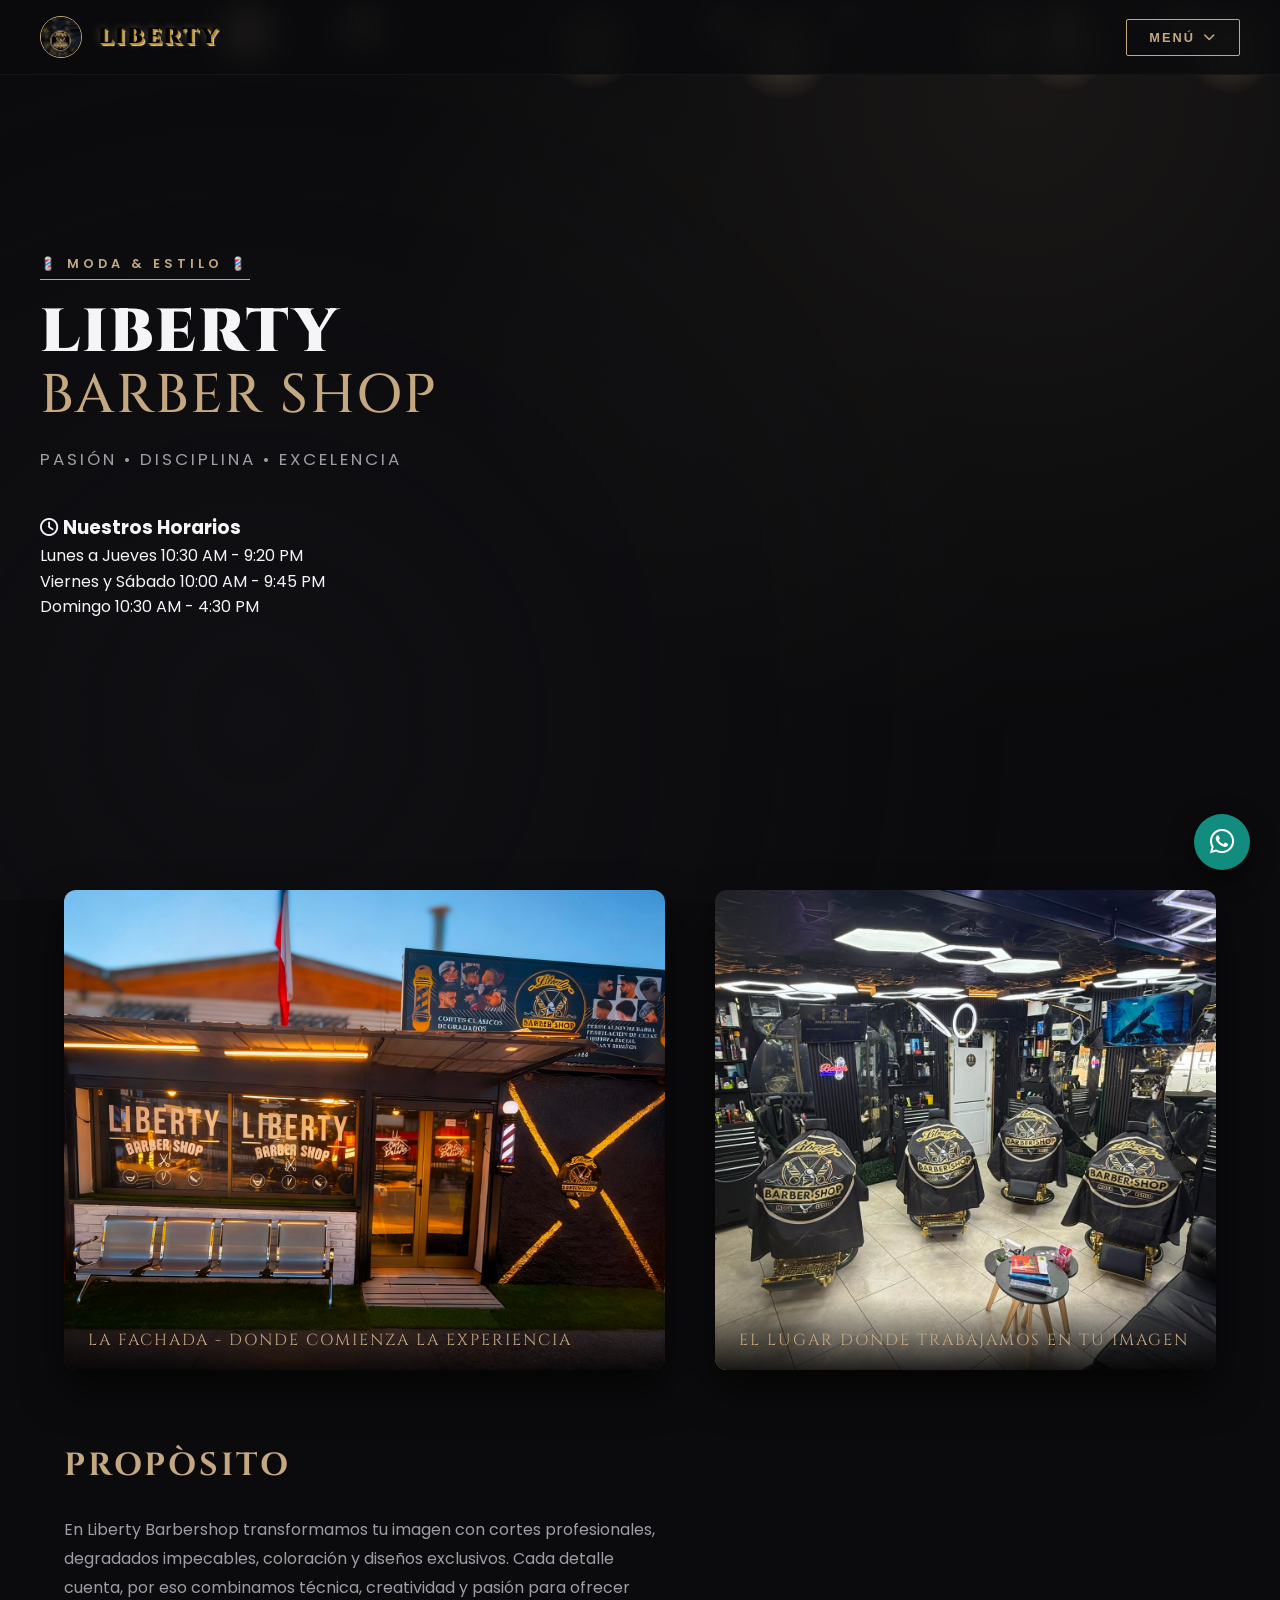
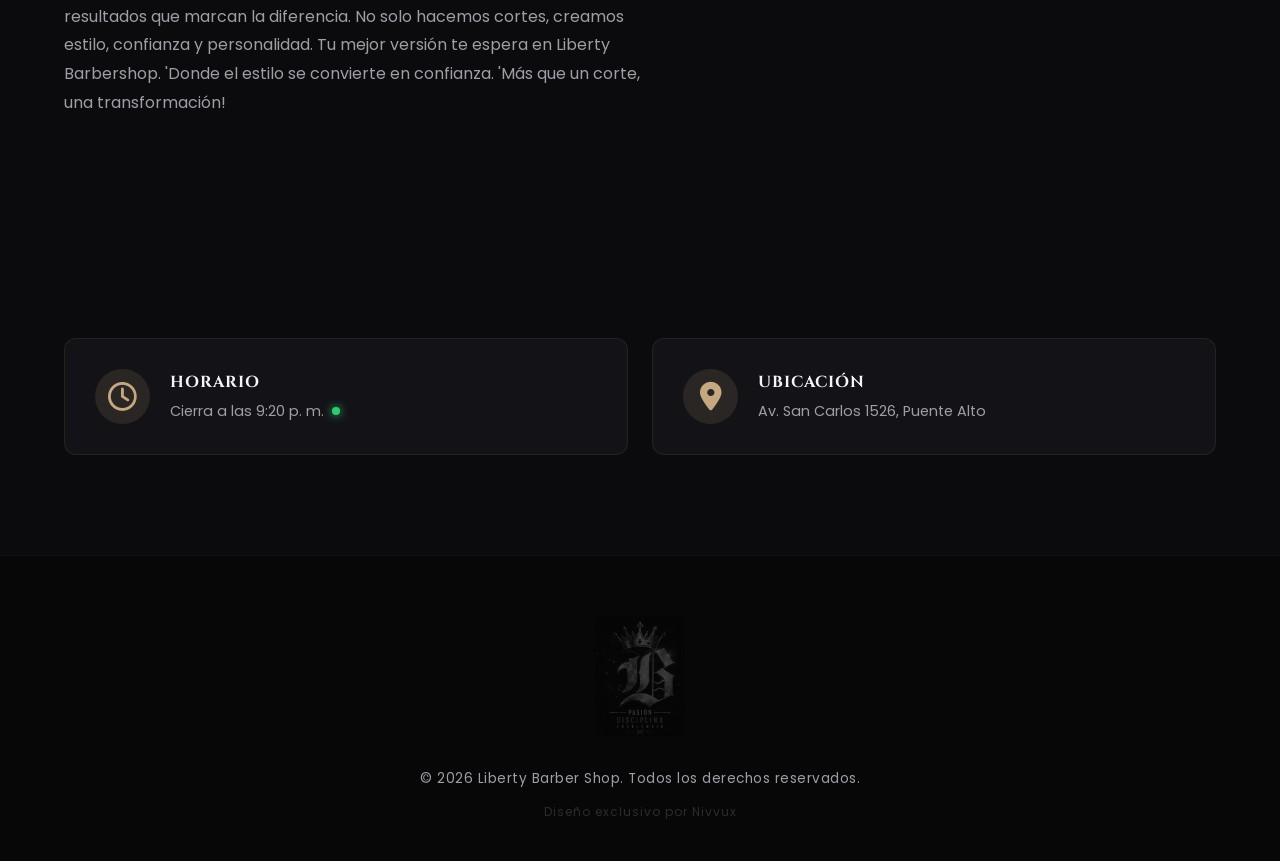
==== commit a69260d9: "Revamp navigation and add schedule details Updated navigation and added schedule section." ====
--- a/index.html
+++ b/index.html
@@ -20,10 +20,7 @@
         <div class="nav-logo">
             <img src="logo1.jpeg" alt="Liberty Mini" class="nav-logo-img">
             <span>Liberty</span>
-        </div>
-        <div class="nav-actions">
-            <a href="servicios.html" class="nav-link">Precios</a>
-            
+        </div>            
             <!-- NUEVO MENÚ DESPLEGABLE -->
             <div class="nav-dropdown">
                 <button class="nav-btn-sm dropdown-trigger" aria-haspopup="true" aria-expanded="false">
@@ -33,6 +30,7 @@
                     <a href="#" class="dropdown-item"><i class="fa-solid fa-house"></i> Home</a>
                     <a href="quienes-somos.html" class="dropdown-item"><i class="fa-solid fa-users"></i>Nosotros</a>
                     <a href="#galeria" class="dropdown-item"><i class="fa-solid fa-images"></i> Galería</a>
+                    <a href="servicios.html" class="dropdown-item"><i class="fa-solid fa-scissors"></i> Servicios</a>
                     <a href="#faq" class="dropdown-item"><i class="fa-solid fa-circle-question"></i> Preguntas Frecuentes</a>
                 </div>
             </div>
@@ -46,13 +44,24 @@
             <h1 class="hero-title">Liberty<br><span>Barber Shop</span></h1>
             <p class="hero-subtitle">Pasión • Disciplina • Excelencia</p>
             
-            <div class="hero-cta-group">
-                <a href="https://wa.me/56931488104?text=Hola!%20Me%20gustaría%20agendar%20una%20hora" target="_blank" class="cta-btn primary-btn">
-                    <i class="fa-brands fa-whatsapp"></i> Agendar por WhatsApp
-                </a>
-                <a href="tel:+56931488104" class="cta-btn secondary-btn">
-                    <i class="fa-solid fa-phone"></i> Llamar
-                </a>
+            <div class="hero-schedule-box">
+                <h3 class="schedule-title">
+                    <i class="fa-regular fa-clock"></i> Nuestros Horarios
+                </h3>
+                <div class="schedule-table">
+                    <div class="schedule-row">
+                        <span class="schedule-days">Lunes a Jueves</span>
+                        <span class="schedule-hours">10:30 AM - 9:20 PM</span>
+                    </div>
+                    <div class="schedule-row">
+                        <span class="schedule-days">Viernes y Sábado</span>
+                        <span class="schedule-hours">10:00 AM - 9:45 PM</span>
+                    </div>
+                    <div class="schedule-row text-gold">
+                        <span class="schedule-days">Domingo</span>
+                        <span class="schedule-hours">10:30 AM - 4:30 PM</span>
+                    </div>
+                </div>
             </div>
         </div>
     </section>
@@ -79,24 +88,6 @@
             </div>
         </section>
 
-
-        <!-- 6. LLAMADO A LA ACCIÓN FINAL (Reutilizado del sitio principal) -->
-        <section class="section-wrapper final-cta">
-            <div class="cta-content">
-                <h2 class="content-title-cta">¿Listo para Vivir la Experiencia?</h2>
-                <p>Agenda tu hora hoy mismo y descubre por qué somos la barbería de elección en Puente Alto.</p>
-                <div class="hero-cta-group">
-                    <a href="https://wa.me/56931488104?text=Hola!%20Me%20gustaría%20agendar%20una%20hora" target="_blank" class="cta-btn primary-btn">
-                        <i class="fa-brands fa-whatsapp"></i> Agendar por WhatsApp
-                    </a>
-                    <a href="tel:+56931488104" class="cta-btn secondary-btn">
-                        <i class="fa-solid fa-phone"></i> Llamar
-                    </a>
-                </div>
-            </div>
-        </section>
-
-
         <!-- 5. SECCIÓN QUICK INFO (Horarios y Ubicación en horizontal) -->
         <section class="info-strip">
             <div class="info-strip-item">
@@ -118,7 +109,7 @@
     </div>
 
     <!-- Botón Flotante de WhatsApp -->
-    <a href="https://wa.me/56931488104?text=Hola!%20Me%20gustaría%20agendar%20una%20hora" target="_blank" class="wsp-float" title="Escríbenos por WhatsApp">
+    <a href="servicios.html" target="_blank" class="wsp-float" title="Escríbenos por WhatsApp">
         <i class="fa-brands fa-whatsapp"></i>
     </a>
 
--- a/style.css
+++ b/style.css
@@ -1,5 +1,19 @@
 /* ==========================================================================
-   VARIABLES DE DISEÑO PREMIUM (LUJO & SOFISTICACIÓN CHILE 2026)
+   INDEX GENERAL DE ESTILOS - LIBERTY BARBER SHOP
+   ==========================================================================
+   1. VARIABLES DE DISEÑO PREMIUM (Lujo & Sofisticación)
+   2. RESET Y ESTILOS BASE
+   3. BARRA DE NAVEGACIÓN COMÚN (Navbar & Logo 3D)
+   4. MENÚ DESPLEGABLE (Navbar Dropdown)
+   5. COMPONENTES COMUNES (Títulos, Botón Flotante y Footer)
+   6. ESTILOS EXCLUSIVOS DE LA PÁGINA: INDEX (Hero Split, Combos, Precios)
+   7. ESTILOS EXCLUSIVOS DE LA PÁGINA: QUIÉNES SOMOS (Nosotros)
+   8. EFECTOS DE ANIMACIÓN Y SOPORTE (Scroll Reveal, Partículas)
+   9. RESPONSIVIDAD Y MEDIA QUERIES (Breakpoints Críticos)
+   ========================================================================== */
+
+/* ==========================================================================
+   1. VARIABLES DE DISEÑO PREMIUM
    ========================================================================== */
 :root {
     --color-bg-dark: #0b0b0d;       
@@ -20,7 +34,7 @@
 }
 
 /* ==========================================================================
-   RESET Y ESTILOS BASE
+   2. RESET Y ESTILOS BASE
    ========================================================================== */
 *, *::before, *::after {
     margin: 0;
@@ -37,10 +51,13 @@
     color: var(--color-text-white);
     font-family: var(--font-sans);
     line-height: 1.6;
-    overflow-x: hidden;
+    overflow-x: hidden; /* Evita desplazamientos laterales indeseados */
+    width: 100%;
+    max-width: 100vw;
     position: relative;
 }
 
+/* Fondo difuminado de lujo */
 body::before {
     content: '';
     position: fixed;
@@ -55,39 +72,19 @@
     pointer-events: none;
 }
 
+img, video, iframe {
+    max-width: 100%;
+    height: auto;
+}
+
 .container {
     max-width: 1200px;
     margin: 0 auto;
     padding: 0 24px;
 }
 
-/* Fondo de partículas */
-.luxury-particles {
-    position: fixed;
-    top: 0;
-    left: 0;
-    width: 100%;
-    height: 100%;
-    pointer-events: none;
-    z-index: -1;
-    overflow: hidden;
-}
-
-.particle {
-    position: absolute;
-    background: radial-gradient(circle, rgba(197, 168, 128, 0.3) 0%, transparent 70%);
-    border-radius: 50%;
-    animation: floatParticle 15s infinite linear;
-}
-
-@keyframes floatParticle {
-    0% { transform: translateY(105vh) scale(0.6); opacity: 0; }
-    50% { opacity: 0.6; }
-    100% { transform: translateY(-10vh) scale(1.3); opacity: 0; }
-}
-
 /* ==========================================================================
-   1. NAVBAR REFINADA (STICKY)
+   3. BARRA DE NAVEGACIÓN COMÚN (NAVBAR)
    ========================================================================== */
 .navbar {
     position: fixed;
@@ -106,10 +103,13 @@
     z-index: 1000;
 }
 
+/* Marca del Logo con efecto Inverso: Texto Negro sobre Relieve Dorado 3D[cite: 3] */
 .nav-logo {
     display: flex;
     align-items: center;
-    gap: 12px;
+    gap: 16px;
+    overflow: hidden;
+    height: 100%;
 }
 
 .nav-logo-img {
@@ -122,11 +122,28 @@
 
 .nav-logo span {
     font-family: var(--font-display);
-    font-size: 1.2rem;
-    font-weight: 700;
+    font-size: 1.35rem;
+    font-weight: 900;
     letter-spacing: 3px;
-    color: var(--color-text-white);
-    text-transform: uppercase;
+    text-transform: uppercase;
+    color: #0b0b0d; /* Negro sólido premium[cite: 3] */
+    -webkit-text-fill-color: #050507;
+    text-shadow: 
+        1px 1px 0px #b38728,
+        2px 2px 0px #bf953f,
+        3px 3px 1px #e5d5be,
+        0px 0px 8px rgba(197, 168, 128, 0.4);
+    display: inline-block;
+    transition: var(--transition-premium);
+}
+
+.nav-logo:hover span {
+    text-shadow: 
+        1px 1px 0px #b38728,
+        2px 2px 0px #bf953f,
+        3px 3px 3px #fcf6ba,
+        0px 0px 15px rgba(197, 168, 128, 0.8);
+    transform: scale(1.02);
 }
 
 .nav-actions {
@@ -170,8 +187,185 @@
 }
 
 /* ==========================================================================
-   2. HERO SPLIT-SCREEN (DISTRIBUCIÓN ASIMÉTRICA)
+   4. MENÚ DESPLEGABLE (NAV-DROPDOWN)
    ========================================================================== */
+.nav-dropdown {
+    position: relative;
+    display: inline-block;
+}
+
+.dropdown-trigger {
+    display: inline-flex;
+    align-items: center;
+    gap: 8px;
+    cursor: pointer;
+    background: transparent;
+    outline: none;
+}
+
+.dropdown-icon {
+    font-size: 0.75rem;
+    transition: transform 0.3s ease;
+}
+
+.nav-dropdown.active .dropdown-trigger {
+    background: var(--color-gold);
+    color: var(--color-bg-dark);
+}
+
+.nav-dropdown.active .dropdown-icon {
+    transform: rotate(180deg);
+}
+
+.dropdown-menu {
+    position: absolute;
+    top: calc(100% + 10px);
+    right: 0;
+    width: 220px;
+    background: rgba(19, 19, 23, 0.96);
+    border: 1px solid rgba(197, 168, 128, 0.25);
+    border-radius: 8px;
+    padding: 10px 0;
+    box-shadow: 0 10px 30px rgba(0, 0, 0, 0.8);
+    backdrop-filter: blur(10px);
+    -webkit-backdrop-filter: blur(10px);
+    opacity: 0;
+    visibility: hidden;
+    transform: translateY(-10px);
+    transition: opacity 0.3s cubic-bezier(0.16, 1, 0.3, 1), 
+                transform 0.3s cubic-bezier(0.16, 1, 0.3, 1), 
+                visibility 0.3s;
+    z-index: 1100;
+}
+
+.nav-dropdown.active .dropdown-menu {
+    opacity: 1;
+    visibility: visible;
+    transform: translateY(0);
+}
+
+.dropdown-item {
+    display: flex;
+    align-items: center;
+    gap: 12px;
+    padding: 12px 20px;
+    color: var(--color-text-muted);
+    text-decoration: none;
+    font-size: 0.85rem;
+    font-weight: 500;
+    letter-spacing: 1px;
+    transition: var(--transition-premium);
+}
+
+.dropdown-item i {
+    font-size: 0.9rem;
+    color: var(--color-gold);
+    width: 16px;
+    text-align: center;
+}
+
+.dropdown-item:hover {
+    background: rgba(197, 168, 128, 0.08);
+    color: var(--color-text-white);
+    padding-left: 25px;
+}
+
+/* ==========================================================================
+   5. COMPONENTES COMUNES (TÍTULOS, BOTÓN WSP Y FOOTER)
+   ========================================================================== */
+.section-wrapper {
+    padding: 80px 0 40px;
+}
+
+.section-title {
+    font-family: var(--font-display);
+    color: var(--color-gold);
+    text-align: center;
+    font-size: 2.4rem;
+    letter-spacing: 5px;
+    margin-bottom: 60px;
+    text-transform: uppercase;
+    position: relative;
+}
+
+.section-title::after {
+    content: '';
+    display: block;
+    width: 50px;
+    height: 1px;
+    background: var(--color-gold);
+    margin: 18px auto 0;
+    opacity: 0.5;
+}
+
+/* Botón flotante interactivo de WhatsApp */
+.wsp-float {
+    position: fixed;
+    width: 56px;
+    height: 56px;
+    bottom: 30px;
+    right: 30px;
+    background-color: var(--color-wsp-dark);
+    color: #fff;
+    border-radius: 50%;
+    display: flex;
+    align-items: center;
+    justify-content: center;
+    font-size: 28px;
+    box-shadow: 0 8px 25px rgba(0,0,0,0.5);
+    z-index: 999;
+    text-decoration: none;
+    transition: var(--transition-premium);
+}
+
+.wsp-float:hover {
+    transform: scale(1.1) rotate(8deg);
+    background-color: #075e54;
+}
+
+/* Footer Premium */
+.luxury-footer {
+    border-top: 1px solid rgba(255, 255, 255, 0.04);
+    background: #070708;
+    padding: 60px 20px 40px;
+    text-align: center;
+}
+
+.footer-content {
+    max-width: 600px;
+    margin: 0 auto;
+}
+
+.footer-logo-img {
+    max-width: 90px;
+    height: auto;
+    margin-bottom: 25px;
+    filter: grayscale(1) opacity(0.25);
+    transition: var(--transition-premium);
+}
+
+.luxury-footer:hover .footer-logo-img {
+    filter: grayscale(0) opacity(0.65) drop-shadow(0 0 8px rgba(197, 168, 128, 0.2));
+}
+
+.footer-rights {
+    color: var(--color-text-muted);
+    font-size: 0.85rem;
+    letter-spacing: 0.5px;
+    margin-bottom: 12px;
+}
+
+.dev-credits {
+    font-size: 0.75rem;
+    color: rgba(255, 255, 255, 0.15);
+    letter-spacing: 1px;
+}
+
+/* ==========================================================================
+   6. ESTILOS EXCLUSIVOS DE LA PÁGINA: INDEX
+   ========================================================================== */
+
+/* Hero Split-Screen (Pantalla Dividida) */
 .hero-split {
     min-height: 90vh;
     padding: 120px 40px 60px;
@@ -271,7 +465,7 @@
     transform: translateY(-3px);
 }
 
-/* Mosaico Visual Derecho */
+/* Mosaico Visual Derecho (Index) */
 .hero-visual-grid {
     flex: 1;
     display: grid;
@@ -343,37 +537,7 @@
     z-index: 4;
 }
 
-/* ==========================================================================
-   COMPONENTES COMUNES (TÍTULOS Y CONTENEDORES)
-   ========================================================================== */
-.section-wrapper {
-    padding: 80px 0 40px;
-}
-
-.section-title {
-    font-family: var(--font-display);
-    color: var(--color-gold);
-    text-align: center;
-    font-size: 2.4rem;
-    letter-spacing: 5px;
-    margin-bottom: 60px;
-    text-transform: uppercase;
-    position: relative;
-}
-
-.section-title::after {
-    content: '';
-    display: block;
-    width: 50px;
-    height: 1px;
-    background: var(--color-gold);
-    margin: 18px auto 0;
-    opacity: 0.5;
-}
-
-/* ==========================================================================
-   3. SECCIÓN: COMBOS EXCLUSIVOS (NUEVO GRID)
-   ========================================================================== */
+/* Combos Exclusivos (Tarjetas Acordeón) */
 .combos-new-grid {
     display: grid;
     grid-template-columns: repeat(auto-fit, minmax(320px, 1fr));
@@ -509,9 +673,7 @@
     transform: rotate(180deg);
 }
 
-/* ==========================================================================
-   4. SECCIÓN CARTA DE PRECIOS (DISEÑO ABIERTO Y MODERNO)
-   ========================================================================== */
+/* Carta de Precios a Dos Columnas */
 .menu-dual-column {
     display: grid;
     grid-template-columns: 1fr;
@@ -589,9 +751,7 @@
     font-size: 1.05rem;
 }
 
-/* ==========================================================================
-   5. SECCIÓN INFO STRIP (HORARIOS Y UBICACIÓN HORIZONTAL)
-   ========================================================================== */
+/* Quick Info Strip (Ubicación y Horario) */
 .info-strip {
     display: grid;
     grid-template-columns: repeat(auto-fit, minmax(280px, 1fr));
@@ -648,75 +808,182 @@
 }
 
 /* ==========================================================================
-   BOTÓN INTERACTIVO DE WHATSAPP FLOTANTE
+   7. ESTILOS EXCLUSIVOS DE LA PÁGINA: QUIÉNES SOMOS (quienes-somos.html)
    ========================================================================== */
-.wsp-float {
+
+/* Encabezado General de la página de Nosotros */
+.about-page .page-header {
+    text-align: center;
+    padding: 140px 0 40px;
+}
+
+/* Estructura de Historia e Imagen (Grid de Quiénes Somos) */
+.story-grid {
+    display: grid;
+    grid-template-columns: 1fr;
+    gap: 50px;
+    align-items: center;
+    margin-bottom: 80px;
+}
+
+@media (min-width: 992px) {
+    .story-grid {
+        grid-template-columns: 1.2fr 1fr; /* Distribución asimétrica elegante */
+    }
+    
+    .reverse-grid {
+        direction: rtl; /* Invierte la visual en escritorio sin romper el HTML */
+    }
+    
+    .reverse-grid .story-content {
+        direction: ltr; /* Devuelve el texto a su lectura natural */
+    }
+}
+
+/* Contenedor de la Imagen con Marco Dorado */
+.story-visual {
+    position: relative;
+    border-radius: 12px;
+    overflow: hidden;
+    box-shadow: var(--shadow-premium);
+}
+
+.about-img-frame {
+    width: 100%;
+    height: auto;
+    max-height: 480px;
+    object-fit: cover;
+    display: block;
+    transition: transform 0.6s var(--transition-premium);
+}
+
+.story-visual:hover .about-img-frame {
+    transform: scale(1.03);
+}
+
+/* Bloques de Texto de Historia */
+.story-content {
+    padding: 20px 0;
+}
+
+.content-title {
+    font-family: var(--font-display);
+    color: var(--color-gold);
+    font-size: 2rem;
+    letter-spacing: 3px;
+    text-transform: uppercase;
+    margin-bottom: 25px;
+}
+
+.story-content p {
+    color: var(--color-text-muted);
+    font-size: 1rem;
+    margin-bottom: 20px;
+    line-height: 1.8;
+}
+
+/* Grid de Valores y Tarjetas */
+.values-grid {
+    display: grid;
+    grid-template-columns: repeat(auto-fit, minmax(280px, 1fr));
+    gap: 30px;
+    margin-top: 40px;
+}
+
+.value-card {
+    background: linear-gradient(145deg, #16161a 0%, #0f0f12 100%);
+    border: var(--border-glow);
+    padding: 40px 30px;
+    border-radius: 12px;
+    text-align: center;
+    transition: transform 0.4s ease, box-shadow 0.4s ease;
+}
+
+.value-card:hover {
+    transform: translateY(-5px);
+    box-shadow: 0 10px 25px rgba(0, 0, 0, 0.5);
+}
+
+.value-card.featured-value {
+    border: 1px solid rgba(197, 168, 128, 0.35);
+    background: linear-gradient(145deg, #1c1c22 0%, #0f0f12 100%);
+}
+
+.value-card h3 {
+    font-family: var(--font-display);
+    color: var(--color-gold);
+    font-size: 1.4rem;
+    letter-spacing: 2px;
+    margin-bottom: 15px;
+    text-transform: uppercase;
+}
+
+.value-card p {
+    color: var(--color-text-muted);
+    font-size: 0.95rem;
+    line-height: 1.6;
+}
+
+/* Sección de Llamado a la Acción (CTA en Nosotros) */
+.final-cta {
+    background: linear-gradient(145deg, #131317 0%, #0b0b0d 100%);
+    border: var(--border-glow);
+    border-radius: 20px;
+    padding: 60px 40px;
+    text-align: center;
+    max-width: 900px;
+    margin: 60px auto 100px;
+}
+
+.content-title-cta {
+    font-family: var(--font-display);
+    color: var(--color-text-white);
+    font-size: 2.2rem;
+    letter-spacing: 2px;
+    text-transform: uppercase;
+    margin-bottom: 20px;
+}
+
+.final-cta p {
+    color: var(--color-text-muted);
+    margin-bottom: 35px;
+    font-size: 1.1rem;
+}
+
+.final-cta .hero-cta-group {
+    justify-content: center;
+}
+
+/* ==========================================================================
+   8. EFECTOS DE ANIMACIÓN Y SOPORTE
+   ========================================================================== */
+
+/* Fondo de partículas */
+.luxury-particles {
     position: fixed;
-    width: 56px;
-    height: 56px;
-    bottom: 30px;
-    right: 30px;
-    background-color: var(--color-wsp-dark);
-    color: #fff;
+    top: 0;
+    left: 0;
+    width: 100%;
+    height: 100%;
+    pointer-events: none;
+    z-index: -1;
+    overflow: hidden;
+}
+
+.particle {
+    position: absolute;
+    background: radial-gradient(circle, rgba(197, 168, 128, 0.3) 0%, transparent 70%);
     border-radius: 50%;
-    display: flex;
-    align-items: center;
-    justify-content: center;
-    font-size: 28px;
-    box-shadow: 0 8px 25px rgba(0,0,0,0.5);
-    z-index: 999;
-    text-decoration: none;
-    transition: var(--transition-premium);
-}
-
-.wsp-float:hover {
-    transform: scale(1.1) rotate(8deg);
-    background-color: #075e54;
-}
-
-/* ==========================================================================
-   FOOTER PREMIUM
-   ========================================================================== */
-.luxury-footer {
-    border-top: 1px solid rgba(255, 255, 255, 0.04);
-    background: #070708;
-    padding: 60px 20px 40px;
-    text-align: center;
-}
-
-.footer-content {
-    max-width: 600px;
-    margin: 0 auto;
-}
-
-.footer-logo-img {
-    max-width: 90px;
-    height: auto;
-    margin-bottom: 25px;
-    filter: grayscale(1) opacity(0.25);
-    transition: var(--transition-premium);
-}
-
-.luxury-footer:hover .footer-logo-img {
-    filter: grayscale(0) opacity(0.65) drop-shadow(0 0 8px rgba(197, 168, 128, 0.2));
-}
-
-.footer-rights {
-    color: var(--color-text-muted);
-    font-size: 0.85rem;
-    letter-spacing: 0.5px;
-    margin-bottom: 12px;
-}
-
-.dev-credits {
-    font-size: 0.75rem;
-    color: rgba(255, 255, 255, 0.15);
-    letter-spacing: 1px;
-}
-
-/* ==========================================================================
-   CLASES DE SOPORTE EFECTO SCROLL REVEAL
-   ========================================================================== */
+    animation: floatParticle 15s infinite linear;
+}
+
+@keyframes floatParticle {
+    0% { transform: translateY(105vh) scale(0.6); opacity: 0; }
+    50% { opacity: 0.6; }
+    100% { transform: translateY(-10vh) scale(1.3); opacity: 0; }
+}
+
+/* Animaciones dinámicas de Scroll Reveal */
 .reveal {
     opacity: 0;
     transform: translateY(30px);
@@ -729,7 +996,7 @@
 }
 
 /* ==========================================================================
-   RESPONSIVIDAD Y MEDIA QUERIES (BREAKPOINTS CRÍTICOS)
+   9. RESPONSIVIDAD Y MEDIA QUERIES (BREAKPOINTS CRÍTICOS)
    ========================================================================== */
 @media (max-width: 1024px) {
     .hero-split {
@@ -759,6 +1026,14 @@
         height: 450px;
         margin-top: 20px;
     }
+    /* Desactiva efectos 3D Tilt táctiles en dispositivos móviles por UX */
+    .visual-box, .combo-card-new, .story-visual, .value-card {
+        transform: none !important;
+        transition: none !important;
+    }
+    .visual-box:hover img {
+        transform: none !important;
+    }
 }
 
 @media (max-width: 600px) {
@@ -766,7 +1041,7 @@
         padding: 0 20px;
     }
     .nav-link {
-        display: none; /* Simplifica UI móvil */
+        display: none; /* Simplifica la UI móvil para evitar solapamiento */
     }
     .hero-split {
         padding-left: 16px;
@@ -797,4 +1072,43 @@
         bottom: 20px;
         right: 20px;
     }
-}
+
+    /* Corrección estricta de alineación en precios de la carta en pantallas pequeñas */
+    .menu-item-new {
+        align-items: center;
+        gap: 10px;
+    }
+    .menu-item-new .item-name {
+        font-size: 0.85rem;
+        flex-shrink: 1;
+    }
+    .menu-item-new .item-price {
+        font-size: 0.95rem;
+        flex-shrink: 0;
+    }
+    
+    /* Layout simplificado de Quiénes Somos en móvil */
+    .content-title-cta {
+        font-size: 1.6rem;
+    }
+    .final-cta {
+        padding: 40px 20px;
+    }
+}
+
+@media (max-width: 480px) {
+    /* Mantiene simetría en cuadrículas de combos para móviles muy angostos */
+    .combos-new-grid {
+        grid-template-columns: 1fr;
+        gap: 20px;
+    }
+    .combo-card-new {
+        padding: 35px 20px 25px;
+    }
+    .card-header-new {
+        display: flex;
+        flex-direction: column;
+        align-items: flex-start;
+        gap: 8px;
+    }
+}
